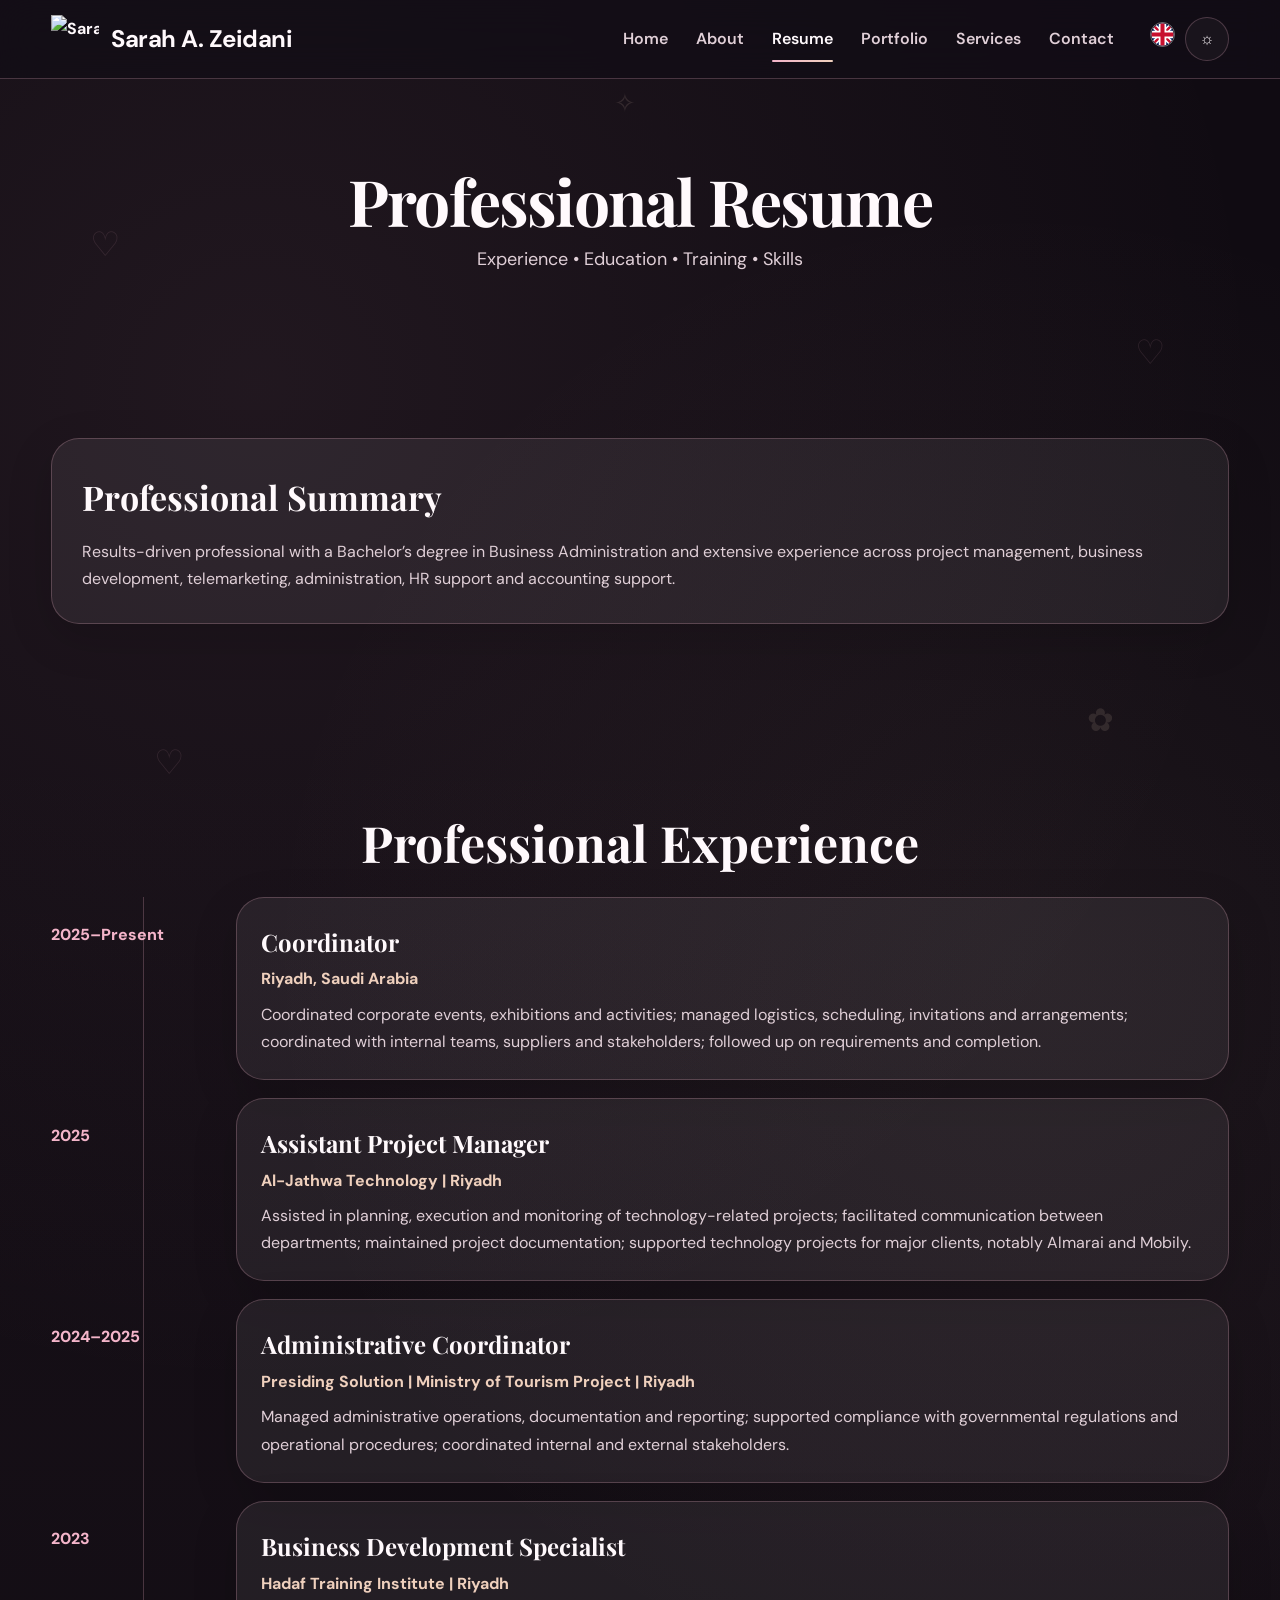
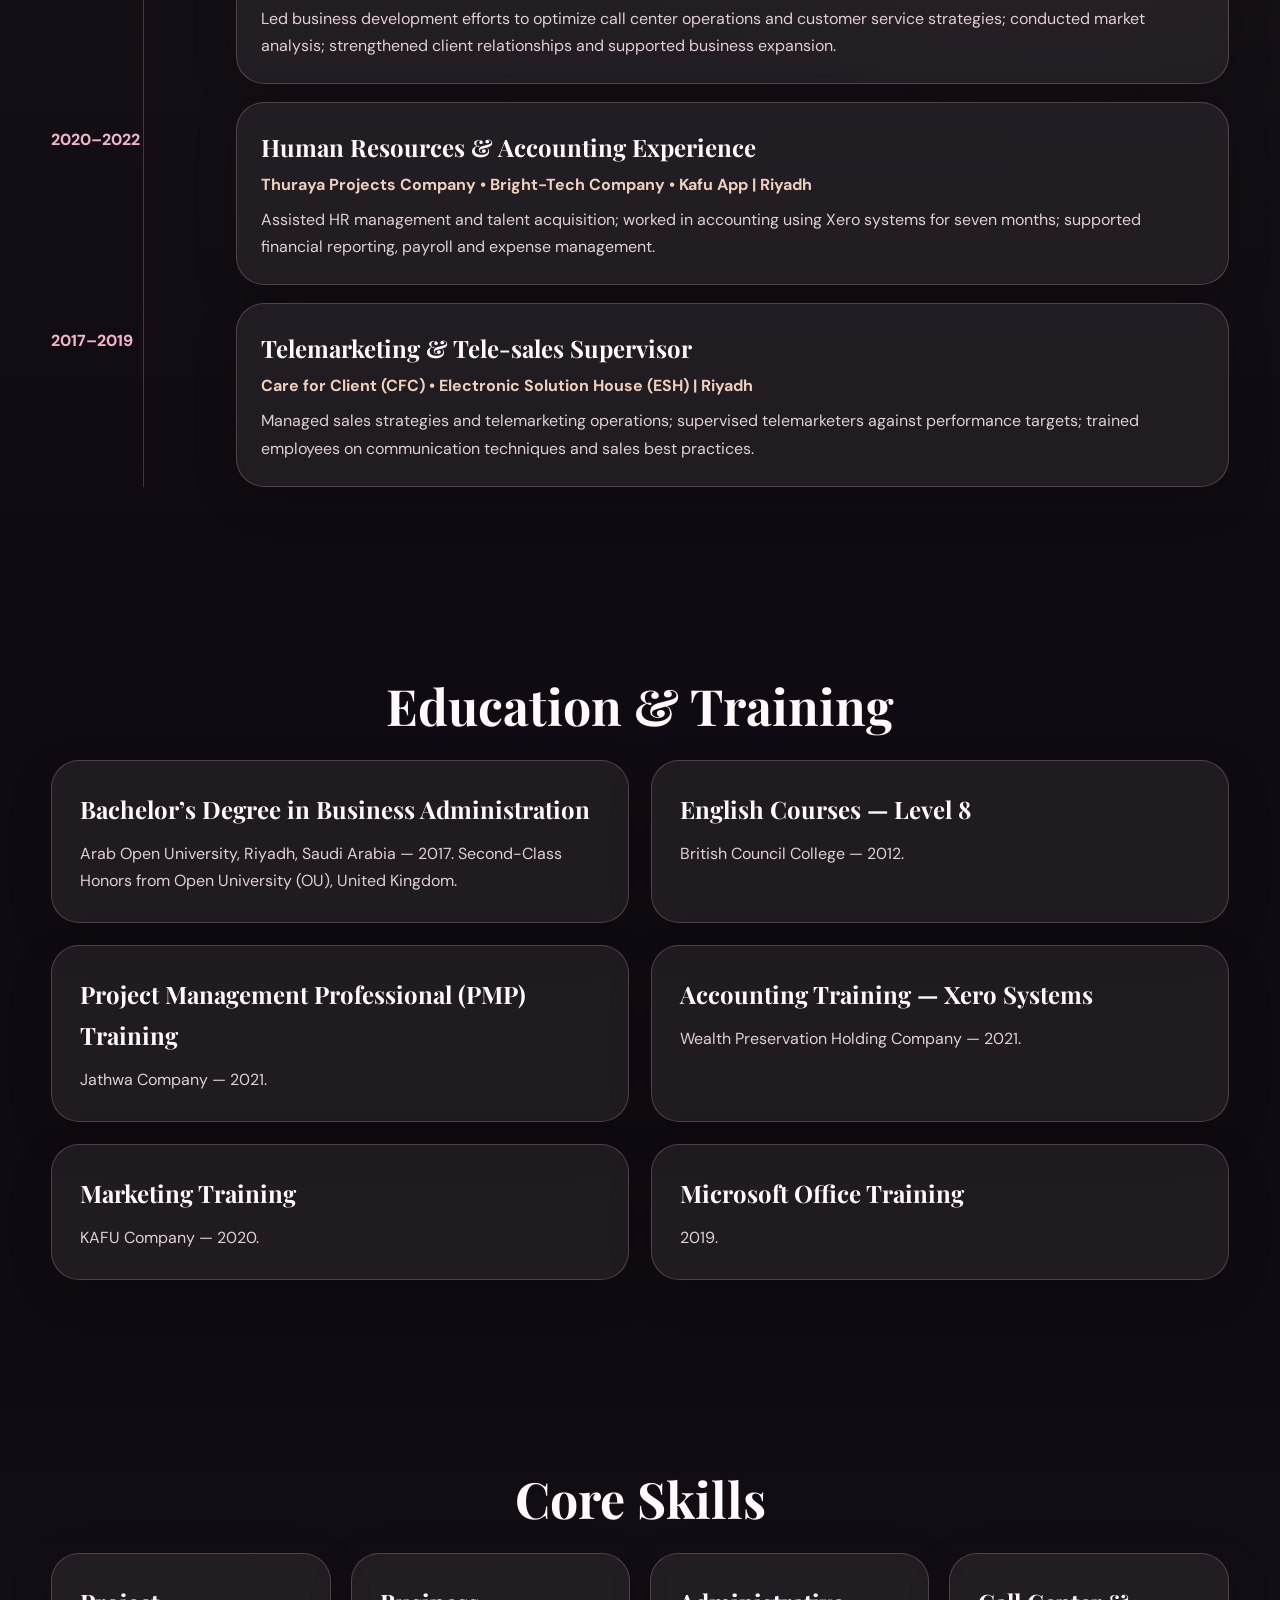
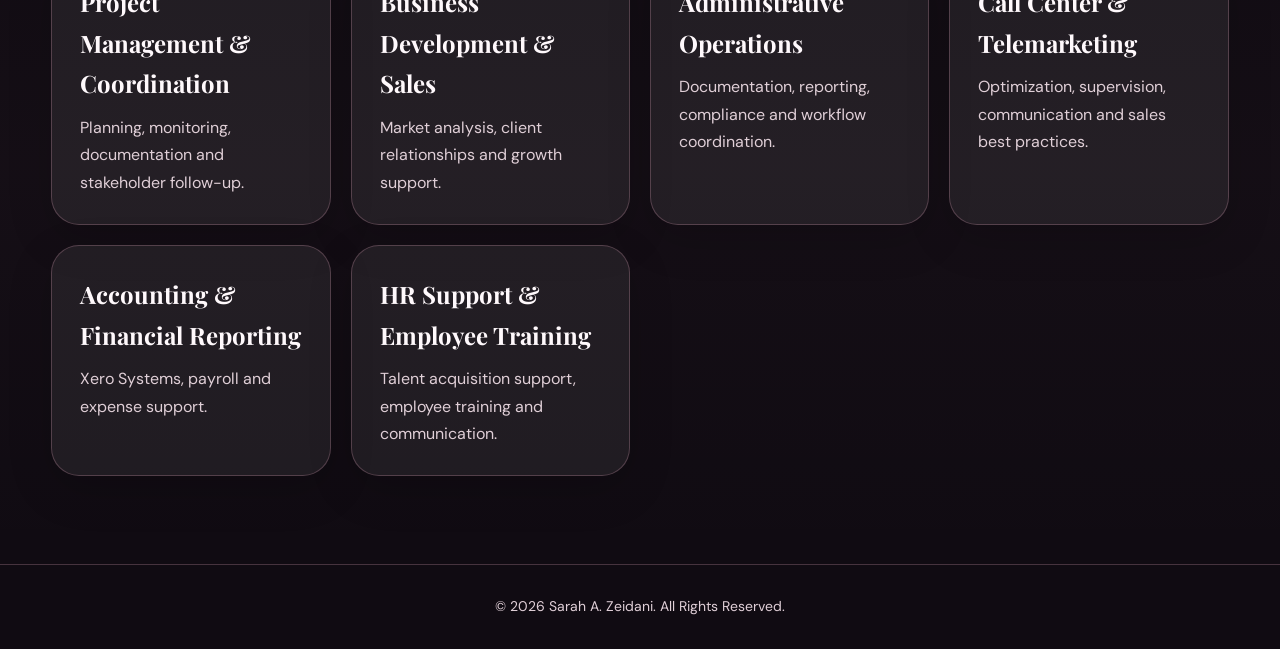
==== resume.html @ 10e1d1cf "Sara profile Update" ====
<!DOCTYPE html><html lang="en" dir="ltr"><head><meta charset="UTF-8"><meta name="viewport" content="width=device-width, initial-scale=1.0"><title>Resume | Sarah A. Zeidani</title><meta name="description" content="Education, professional experience, skills and training."><link rel="icon" href="favicon.ico"><link rel="stylesheet" href="assets/css/style.css?v=sarah1"><link rel="stylesheet" href="assets/css/animations.css?v=sarah1"><link rel="stylesheet" href="assets/css/responsive.css?v=sarah1"></head><body><div class="shape heart h1">♡</div><div class="shape heart h2">♡</div><div class="shape heart h3">♡</div><div class="shape flower f1">✿</div><div class="shape flower f2">✧</div><header class="header"><div class="container"><a href="index.html" class="logo"><img class="logo-mark" src="assets/images/sarah-mark.svg" alt="Sarah A. Zeidani"><span class="logo-name" data-i18n-name>Sarah A. Zeidani</span></a><nav class="nav"><a href="index.html" class="" data-i18n="Home">Home</a><a href="about.html" class="" data-i18n="About">About</a><a href="resume.html" class="active" data-i18n="Resume">Resume</a><a href="portfolio.html" class="" data-i18n="Portfolio">Portfolio</a><a href="services.html" class="" data-i18n="Services">Services</a><a href="contact.html" class="" data-i18n="Contact">Contact</a></nav><div class="header-actions"><div class="language-switcher"><button class="language-current" aria-label="Language"><img src="assets/images/flags/en.svg" alt="English"></button><div class="language-menu"><button class="language-option" data-lang="en"><img src="assets/images/flags/en.svg" alt="">English</button><button class="language-option" data-lang="ar"><img src="assets/images/flags/ar.svg" alt="">العربية</button><button class="language-option" data-lang="it"><img src="assets/images/flags/it.svg" alt="">Italiano</button><button class="language-option" data-lang="zh"><img src="assets/images/flags/zh.svg" alt="">中文</button><button class="language-option" data-lang="hi"><img src="assets/images/flags/hi.svg" alt="">हिन्दी</button></div></div><button class="icon-btn" data-theme-toggle aria-label="Toggle theme">☼</button><button class="menu-toggle" aria-label="Open menu">☰</button></div></div></header><section class="page-header"><div class="container"><h1>Professional Resume</h1><p>Experience • Education • Training • Skills</p></div></section><main><section class="section"><div class="container"><div class="contact-card reveal"><h2>Professional Summary</h2><p>Results-driven professional with a Bachelor’s degree in Business Administration and extensive experience across project management, business development, telemarketing, administration, HR support and accounting support.</p></div></div></section><section class="section alt"><div class="container"><h2 class="section-title">Professional Experience</h2><div class="timeline"><article class="timeline-item reveal"><div class="timeline-date">2025–Present</div><div class="timeline-content"><h3>Coordinator</h3><h4>Riyadh, Saudi Arabia</h4><p>Coordinated corporate events, exhibitions and activities; managed logistics, scheduling, invitations and arrangements; coordinated with internal teams, suppliers and stakeholders; followed up on requirements and completion.</p></div></article><article class="timeline-item reveal"><div class="timeline-date">2025</div><div class="timeline-content"><h3>Assistant Project Manager</h3><h4>Al-Jathwa Technology | Riyadh</h4><p>Assisted in planning, execution and monitoring of technology-related projects; facilitated communication between departments; maintained project documentation; supported technology projects for major clients, notably Almarai and Mobily.</p></div></article><article class="timeline-item reveal"><div class="timeline-date">2024–2025</div><div class="timeline-content"><h3>Administrative Coordinator</h3><h4>Presiding Solution | Ministry of Tourism Project | Riyadh</h4><p>Managed administrative operations, documentation and reporting; supported compliance with governmental regulations and operational procedures; coordinated internal and external stakeholders.</p></div></article><article class="timeline-item reveal"><div class="timeline-date">2023</div><div class="timeline-content"><h3>Business Development Specialist</h3><h4>Hadaf Training Institute | Riyadh</h4><p>Led business development efforts to optimize call center operations and customer service strategies; conducted market analysis; strengthened client relationships and supported business expansion.</p></div></article><article class="timeline-item reveal"><div class="timeline-date">2020–2022</div><div class="timeline-content"><h3>Human Resources & Accounting Experience</h3><h4>Thuraya Projects Company • Bright-Tech Company • Kafu App | Riyadh</h4><p>Assisted HR management and talent acquisition; worked in accounting using Xero systems for seven months; supported financial reporting, payroll and expense management.</p></div></article><article class="timeline-item reveal"><div class="timeline-date">2017–2019</div><div class="timeline-content"><h3>Telemarketing & Tele-sales Supervisor</h3><h4>Care for Client (CFC) • Electronic Solution House (ESH) | Riyadh</h4><p>Managed sales strategies and telemarketing operations; supervised telemarketers against performance targets; trained employees on communication techniques and sales best practices.</p></div></article></div></div></section><section class="section"><div class="container"><h2 class="section-title">Education & Training</h2><div class="certifications-grid"><article class="certificate-card reveal"><h3>Bachelor’s Degree in Business Administration</h3><p>Arab Open University, Riyadh, Saudi Arabia — 2017. Second-Class Honors from Open University (OU), United Kingdom.</p></article><article class="certificate-card reveal"><h3>English Courses — Level 8</h3><p>British Council College — 2012.</p></article><article class="certificate-card reveal"><h3>Project Management Professional (PMP) Training</h3><p>Jathwa Company — 2021.</p></article><article class="certificate-card reveal"><h3>Accounting Training — Xero Systems</h3><p>Wealth Preservation Holding Company — 2021.</p></article><article class="certificate-card reveal"><h3>Marketing Training</h3><p>KAFU Company — 2020.</p></article><article class="certificate-card reveal"><h3>Microsoft Office Training</h3><p>2019.</p></article></div></div></section><section class="section alt"><div class="container"><h2 class="section-title">Core Skills</h2><div class="grid-4"><article class="skill-card"><h3>Project Management & Coordination</h3><p>Planning, monitoring, documentation and stakeholder follow-up.</p></article><article class="skill-card"><h3>Business Development & Sales</h3><p>Market analysis, client relationships and growth support.</p></article><article class="skill-card"><h3>Administrative Operations</h3><p>Documentation, reporting, compliance and workflow coordination.</p></article><article class="skill-card"><h3>Call Center & Telemarketing</h3><p>Optimization, supervision, communication and sales best practices.</p></article><article class="skill-card"><h3>Accounting & Financial Reporting</h3><p>Xero Systems, payroll and expense support.</p></article><article class="skill-card"><h3>HR Support & Employee Training</h3><p>Talent acquisition support, employee training and communication.</p></article></div></div></section></main><footer class="footer"><div class="container"><p>© 2026 <span data-i18n-name>Sarah A. Zeidani</span>. All Rights Reserved.</p></div></footer><script src="assets/js/main.js?v=sarah1"></script></body></html>
---- assets/css/style.css ----
@import url('https://fonts.googleapis.com/css2?family=DM+Sans:wght@400;500;600;700&family=Playfair+Display:wght@500;600;700&display=swap');
:root{--bg:#100b12;--section:#18101a;--panel:rgba(255,255,255,.065);--panel-strong:rgba(255,255,255,.105);--text:#fff9fc;--muted:#e0cfd7;--primary:#f3b4c9;--primary-2:#d77f9f;--champagne:#efd0bd;--accent:#f7d9e4;--line:rgba(243,180,201,.24);--shadow:0 22px 70px rgba(0,0,0,.32);--container:1180px;--radius:28px;--ease:cubic-bezier(.22,1,.36,1)}
*{box-sizing:border-box;margin:0;padding:0}html{scroll-behavior:smooth}body{font-family:'DM Sans',sans-serif;background:radial-gradient(circle at 20% 10%,rgba(233,168,188,.08),transparent 28%),radial-gradient(circle at 80% 25%,rgba(217,184,166,.06),transparent 25%),var(--bg);color:var(--text);line-height:1.7;overflow-x:hidden}body.theme-light{--bg:#fff9fb;--section:#fff;--panel:rgba(122,63,87,.055);--panel-strong:rgba(122,63,87,.095);--text:#251820;--muted:#5f4b55;--line:rgba(122,63,87,.18);background:linear-gradient(180deg,#fff9fb,#fff)}a{color:inherit;text-decoration:none}img{max-width:100%;display:block}button,input,textarea{font:inherit}.container{width:min(92%,var(--container));margin:auto}
.header{position:fixed;top:0;left:0;width:100%;z-index:5000;background:rgba(18,13,23,.78);backdrop-filter:blur(18px);border-bottom:1px solid var(--line);transition:opacity .45s var(--ease),transform .45s var(--ease)}body.theme-light .header{background:rgba(255,248,251,.82)}.header.scrolled{opacity:.82}.header .container{height:78px;display:flex;align-items:center;gap:24px}.logo{display:flex;align-items:center;gap:12px;font-weight:700;white-space:nowrap}.logo-mark{width:48px;height:48px}.logo-name{font-size:24px;letter-spacing:-.5px}.nav{display:flex;gap:28px;margin-left:auto}.nav a{color:var(--muted);font-weight:600;position:relative}.nav a:hover,.nav a.active{color:var(--text)}.nav a.active:after{content:"";position:absolute;left:0;right:0;bottom:-9px;height:2px;border-radius:2px;background:linear-gradient(90deg,var(--primary),var(--champagne))}.header-actions{display:flex;align-items:center;gap:10px;margin-left:12px}.icon-btn,.menu-toggle{width:44px;height:44px;border-radius:50%;border:1px solid var(--line);background:rgba(255,255,255,.035);color:var(--text);display:grid;place-items:center;cursor:pointer}.menu-toggle{display:none;font-size:21px}.language-switcher{position:relative}.language-current{padding:0;border:0;background:transparent;cursor:pointer}.language-current img{width:25px;height:25px;border-radius:50%;border:1px solid rgba(255,255,255,.4)}.language-menu{position:absolute;right:0;top:54px;min-width:180px;padding:8px;border:1px solid var(--line);border-radius:18px;background:#1b111b;box-shadow:var(--shadow);display:none;z-index:7000}.theme-light .language-menu{background:#fff}.language-switcher.open .language-menu{display:block}.language-option{width:100%;display:flex;align-items:center;gap:10px;padding:10px 12px;border:0;border-radius:12px;background:transparent;color:var(--text);cursor:pointer;text-align:left}.language-option:hover,.language-option.active{background:rgba(233,168,188,.12)}.language-option img{width:22px;height:22px;border-radius:50%}
.hero{min-height:100svh;padding:130px 0 70px;display:flex;align-items:center;position:relative}.hero-grid{display:grid;grid-template-columns:1.05fr .95fr;align-items:center;gap:55px}.hero-content{max-width:640px}.eyebrow{display:inline-flex;padding:8px 16px;border:1px solid var(--line);border-radius:999px;color:var(--primary);background:rgba(233,168,188,.06);font-weight:700;font-size:14px}.hero h1,.page-header h1{font-family:'Playfair Display',serif;font-size:clamp(46px,6vw,82px);line-height:1.03;margin:18px 0 10px;letter-spacing:-1.8px}.hero h2{font-size:clamp(22px,3vw,34px);color:var(--primary);margin-bottom:18px}.hero p{font-size:18px;color:var(--muted);max-width:600px}.hero-buttons{display:flex;gap:14px;margin-top:30px;flex-wrap:wrap}.btn{display:inline-flex;align-items:center;justify-content:center;min-height:52px;padding:13px 28px;border-radius:999px;background:linear-gradient(135deg,var(--primary),var(--primary-2));color:#26131d;font-weight:800;border:1px solid transparent;transition:transform .3s var(--ease),box-shadow .3s var(--ease)}.btn:hover{transform:translateY(-3px);box-shadow:0 14px 36px rgba(233,168,188,.22)}.btn.secondary{background:transparent;color:var(--text);border-color:var(--line)}.hero-image-wrap{display:flex;justify-content:center;align-items:flex-end;position:relative}.hero-image{width:min(540px,100%);overflow:visible;border:0;box-shadow:none;background:none;border-radius:0}.hero-image img{width:100%;height:auto;object-fit:contain;filter:drop-shadow(0 24px 42px rgba(0,0,0,.28));user-select:none;-webkit-user-drag:none}.hero-image-wrap:after{content:"";position:absolute;inset:auto 12% 4% 12%;height:18%;background:radial-gradient(ellipse,rgba(243,180,201,.20),transparent 68%);filter:blur(18px);z-index:-1}.page-header{padding:150px 0 75px;text-align:center}.page-header h1{font-size:clamp(42px,5vw,68px)}.page-header p{color:var(--muted);font-size:18px}
.section{padding:88px 0}.section.alt{background:linear-gradient(180deg,transparent,rgba(233,168,188,.025),transparent)}.section-title{text-align:center;font-family:'Playfair Display',serif;font-size:clamp(34px,4vw,50px);margin-bottom:12px}.section-lead{text-align:center;color:var(--muted);max-width:720px;margin:0 auto 38px}.stats-grid{display:grid;grid-template-columns:repeat(4,1fr);gap:18px}.stat-card,.skill-card,.service-card,.project-card,.certificate-card,.timeline-content,.contact-card{background:var(--panel);border:1px solid var(--line);border-radius:var(--radius);box-shadow:0 14px 45px rgba(0,0,0,.16);color:var(--text)}.stat-card{padding:28px;text-align:center;cursor:pointer;transition:transform .3s var(--ease),background .3s}.stat-card:hover{transform:translateY(-5px);background:var(--panel-strong)}.counter{font-size:44px;font-weight:800;color:var(--primary);line-height:1}.stat-card h3{margin-top:10px}.stat-card p{color:var(--muted);font-size:14px;margin-top:5px}.grid-4{display:grid;grid-template-columns:repeat(4,1fr);gap:20px}.skill-card,.service-card,.certificate-card{padding:28px}.skill-card h3,.service-card h2,.certificate-card h3{font-family:'Playfair Display',serif;font-size:24px;margin-bottom:10px}.skill-card p,.service-card p,.certificate-card p{color:var(--muted)}.skills-icon{width:52px;height:52px;border-radius:18px;display:grid;place-items:center;background:rgba(233,168,188,.1);color:var(--primary);font-size:24px;margin-bottom:18px}.skills-grid,.services-grid,.portfolio-grid,.certifications-grid{display:grid;grid-template-columns:repeat(2,1fr);gap:22px}.project-card{overflow:hidden}.project-image{aspect-ratio:16/9;overflow:hidden}.project-image img{width:100%;height:100%;object-fit:cover;filter:saturate(.8)}.project-content{padding:26px}.project-category{color:var(--primary);font-size:13px;font-weight:800;text-transform:uppercase;letter-spacing:1.4px}.project-content h2{font-family:'Playfair Display',serif;font-size:30px;margin:8px 0}.project-content p{color:var(--muted)}.project-content ul,.service-card ul{margin-top:15px;display:grid;gap:7px;color:var(--muted)}.project-content li:before,.service-card li:before{content:'✦';color:var(--primary);margin-right:8px}.timeline{position:relative;display:grid;gap:18px}.timeline:before{content:"";position:absolute;left:92px;top:0;bottom:0;width:1px;background:var(--line)}.timeline-item{display:grid;grid-template-columns:160px 1fr;gap:25px;position:relative}.timeline-date{color:var(--primary);font-weight:800;padding-top:24px}.timeline-content{padding:24px}.timeline-content h3{font-family:'Playfair Display',serif;font-size:24px}.timeline-content h4{color:var(--champagne);margin:3px 0 8px}.timeline-content p{color:var(--muted)}.about-grid,.contact-grid{display:grid;grid-template-columns:.9fr 1.1fr;gap:50px;align-items:center}.about-image{display:flex;align-items:flex-end;justify-content:center;border:0;box-shadow:none;background:none;overflow:visible}.about-image img{width:min(460px,100%);height:auto;filter:drop-shadow(0 24px 42px rgba(0,0,0,.25));user-select:none;-webkit-user-drag:none}.about-content h2{font-family:'Playfair Display',serif;font-size:40px;margin-bottom:15px}.about-content p{color:var(--muted);margin:0 0 14px}.about-info{display:grid;grid-template-columns:repeat(2,1fr);gap:12px;margin-top:25px}.about-info div{padding:15px;border:1px solid var(--line);border-radius:18px;background:var(--panel)}.about-info strong{display:block;color:var(--primary)}.about-info span{color:var(--muted);font-size:14px}.contact-card{padding:30px}.contact-card h2{font-family:'Playfair Display',serif;font-size:34px;margin-bottom:12px}.contact-card p{color:var(--muted)}.contact-item{padding:15px 0;border-bottom:1px solid var(--line)}.contact-item strong{display:block;color:var(--primary)}.form-group{margin-bottom:15px}.form-group label{display:block;margin-bottom:6px;font-weight:700}.form-group input,.form-group textarea{width:100%;padding:14px 16px;border-radius:16px;border:1px solid var(--line);background:rgba(255,255,255,.035);color:var(--text);outline:none}.form-group input:focus,.form-group textarea:focus{border-color:var(--primary)}.cta{padding:80px 0;text-align:center}.cta .container{padding:55px 25px;border:1px solid var(--line);border-radius:34px;background:linear-gradient(135deg,rgba(233,168,188,.08),rgba(217,184,166,.04))}.cta h2{font-family:'Playfair Display',serif;font-size:42px;margin-bottom:8px}.cta p{color:var(--muted);margin-bottom:22px}.footer{padding:30px 0;border-top:1px solid var(--line);text-align:center;color:var(--muted);font-size:14px}
.shape{position:fixed;pointer-events:none;z-index:0}.heart{font-size:34px;color:var(--primary);opacity:.11;animation:floatHeart 8s ease-in-out infinite}.flower{font-size:32px;color:var(--champagne);opacity:.12;animation:floatFlower 10s ease-in-out infinite}.h1{left:7%;top:24%}.h2{right:9%;top:36%;animation-delay:-3s}.h3{left:12%;bottom:12%;animation-delay:-5s}.f1{right:13%;bottom:17%;animation-delay:-2s}.f2{left:48%;top:9%;font-size:26px;animation-delay:-6s}.modal{position:fixed;inset:0;z-index:8000;background:rgba(10,6,12,.72);backdrop-filter:blur(10px);display:none;place-items:center;padding:20px}.modal.open{display:grid}.modal-card{width:min(720px,100%);max-height:85vh;overflow:auto;background:#1b111b;border:1px solid var(--line);border-radius:30px;padding:30px;box-shadow:var(--shadow)}.theme-light .modal-card{background:#fff}.modal-close{float:right;width:38px;height:38px;border-radius:50%;border:1px solid var(--line);background:transparent;color:var(--text);cursor:pointer}.modal-card h2{font-family:'Playfair Display',serif;font-size:34px;color:var(--primary);margin-bottom:10px}.modal-card p,.modal-card li{color:var(--muted)}.modal-card ul{margin:14px 0 0 20px}.reveal{opacity:1;transform:translateY(0);transition:opacity .7s var(--ease),transform .7s var(--ease)}.js .reveal{opacity:0;transform:translateY(18px)}.js .reveal.visible{opacity:1;transform:none}
@keyframes floatHeart{0%,100%{transform:translate3d(0,0,0) rotate(-6deg)}50%{transform:translate3d(0,-20px,0) rotate(6deg)}}@keyframes floatFlower{0%,100%{transform:translate3d(0,0,0) rotate(0)}50%{transform:translate3d(8px,-16px,0) rotate(12deg)}}
@media(max-width:992px){.nav{position:absolute;top:78px;right:4%;left:4%;display:none;flex-direction:column;gap:4px;padding:12px;background:#1b111b;border:1px solid var(--line);border-radius:22px;box-shadow:var(--shadow);z-index:6500}.theme-light .nav{background:#fff}.nav.active{display:flex}.nav a{padding:12px 14px;border-radius:12px}.nav a.active:after{display:none}.menu-toggle{display:grid}.hero-grid{grid-template-columns:1fr;text-align:center;gap:30px}.hero-content{max-width:720px;margin:auto}.hero-buttons{justify-content:center}.hero-image-wrap{order:-1}.hero-image{width:min(430px,82vw)}.stats-grid,.grid-4{grid-template-columns:repeat(2,1fr)}.about-grid,.contact-grid{grid-template-columns:1fr}.timeline:before{left:14px}.timeline-item{grid-template-columns:1fr;gap:8px;padding-left:32px}.timeline-date{padding-top:0}.timeline-item:before{content:"";position:absolute;left:8px;top:9px;width:13px;height:13px;border-radius:50%;background:var(--primary)}}
@media(max-width:620px){.header .container{height:70px}.logo-name{font-size:18px}.logo-mark{width:42px;height:42px}.header-actions{margin-left:auto}.hero{padding-top:100px;padding-bottom:42px}.hero-image{width:min(420px,92vw)}.hero h1{font-size:44px}.hero h2{font-size:23px}.hero p{font-size:16px}.hero-buttons{flex-direction:column}.btn{width:100%}.stats-grid,.grid-4,.skills-grid,.services-grid,.portfolio-grid,.certifications-grid,.about-info{grid-template-columns:1fr}.section{padding:68px 0}.page-header{padding:120px 0 55px}.page-header h1{font-size:42px}.cta h2{font-size:32px}.language-menu{right:-45px}.heart,.flower{font-size:26px}.contact-grid{gap:22px}}
@media(prefers-reduced-motion:reduce){html{scroll-behavior:auto}.reveal,.heart,.flower{transition:none;animation:none}.btn,.stat-card{transition:none}}

/* V2 refinements */
.hero-image img{animation:portraitFloat 5.5s ease-in-out infinite}
@keyframes portraitFloat{0%,100%{transform:translateY(0)}50%{transform:translateY(-7px)}}
@media(max-width:992px){.hero-image{width:min(560px,92vw)}.hero-image-wrap{margin-top:4px}.hero-content{text-align:center}.hero-buttons{justify-content:center}}
@media(max-width:620px){.hero-image{width:min(560px,96vw)}.hero-image img{max-height:62vh;object-fit:contain}.hero-content,.hero-content h1,.hero-content h2,.hero-content p{ text-align:center!important}.hero-buttons{align-items:center}.hero-buttons .btn{width:100%}.about-image img{width:min(430px,94vw)}}
html[dir=rtl] .hero-content,html[dir=rtl] .hero-content h1,html[dir=rtl] .hero-content h2,html[dir=rtl] .hero-content p{text-align:center}
---- assets/css/animations.css ----
.hero-intro{animation:heroIn .9s cubic-bezier(.22,1,.36,1) both}.hero-photo{animation:photoIn 1s cubic-bezier(.22,1,.36,1) .08s both}@keyframes heroIn{from{opacity:0;transform:translateX(-28px);filter:blur(4px)}to{opacity:1;transform:none;filter:none}}@keyframes photoIn{from{opacity:0;transform:translateX(28px) scale(.97);filter:blur(4px)}to{opacity:1;transform:none;filter:none}}
---- assets/css/responsive.css ----
/* Responsive rules are consolidated in style.css for predictable rendering. */
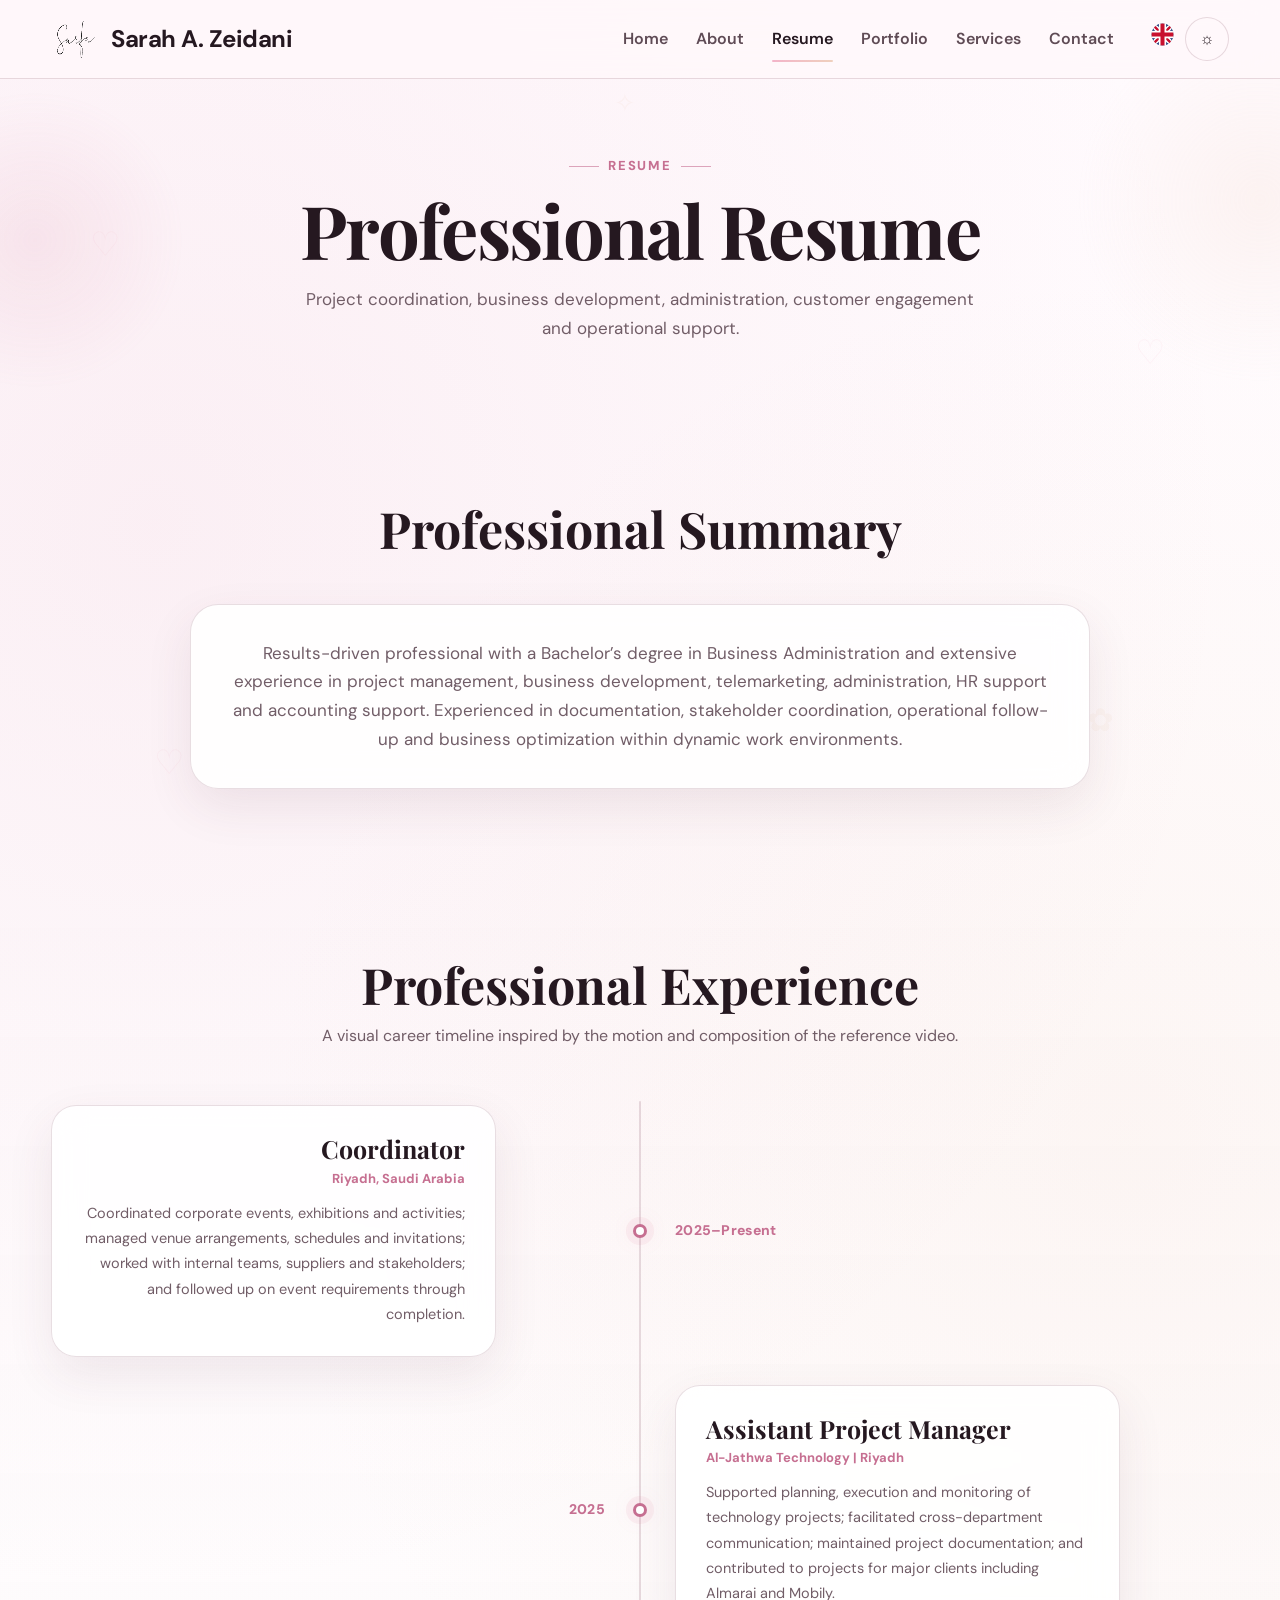
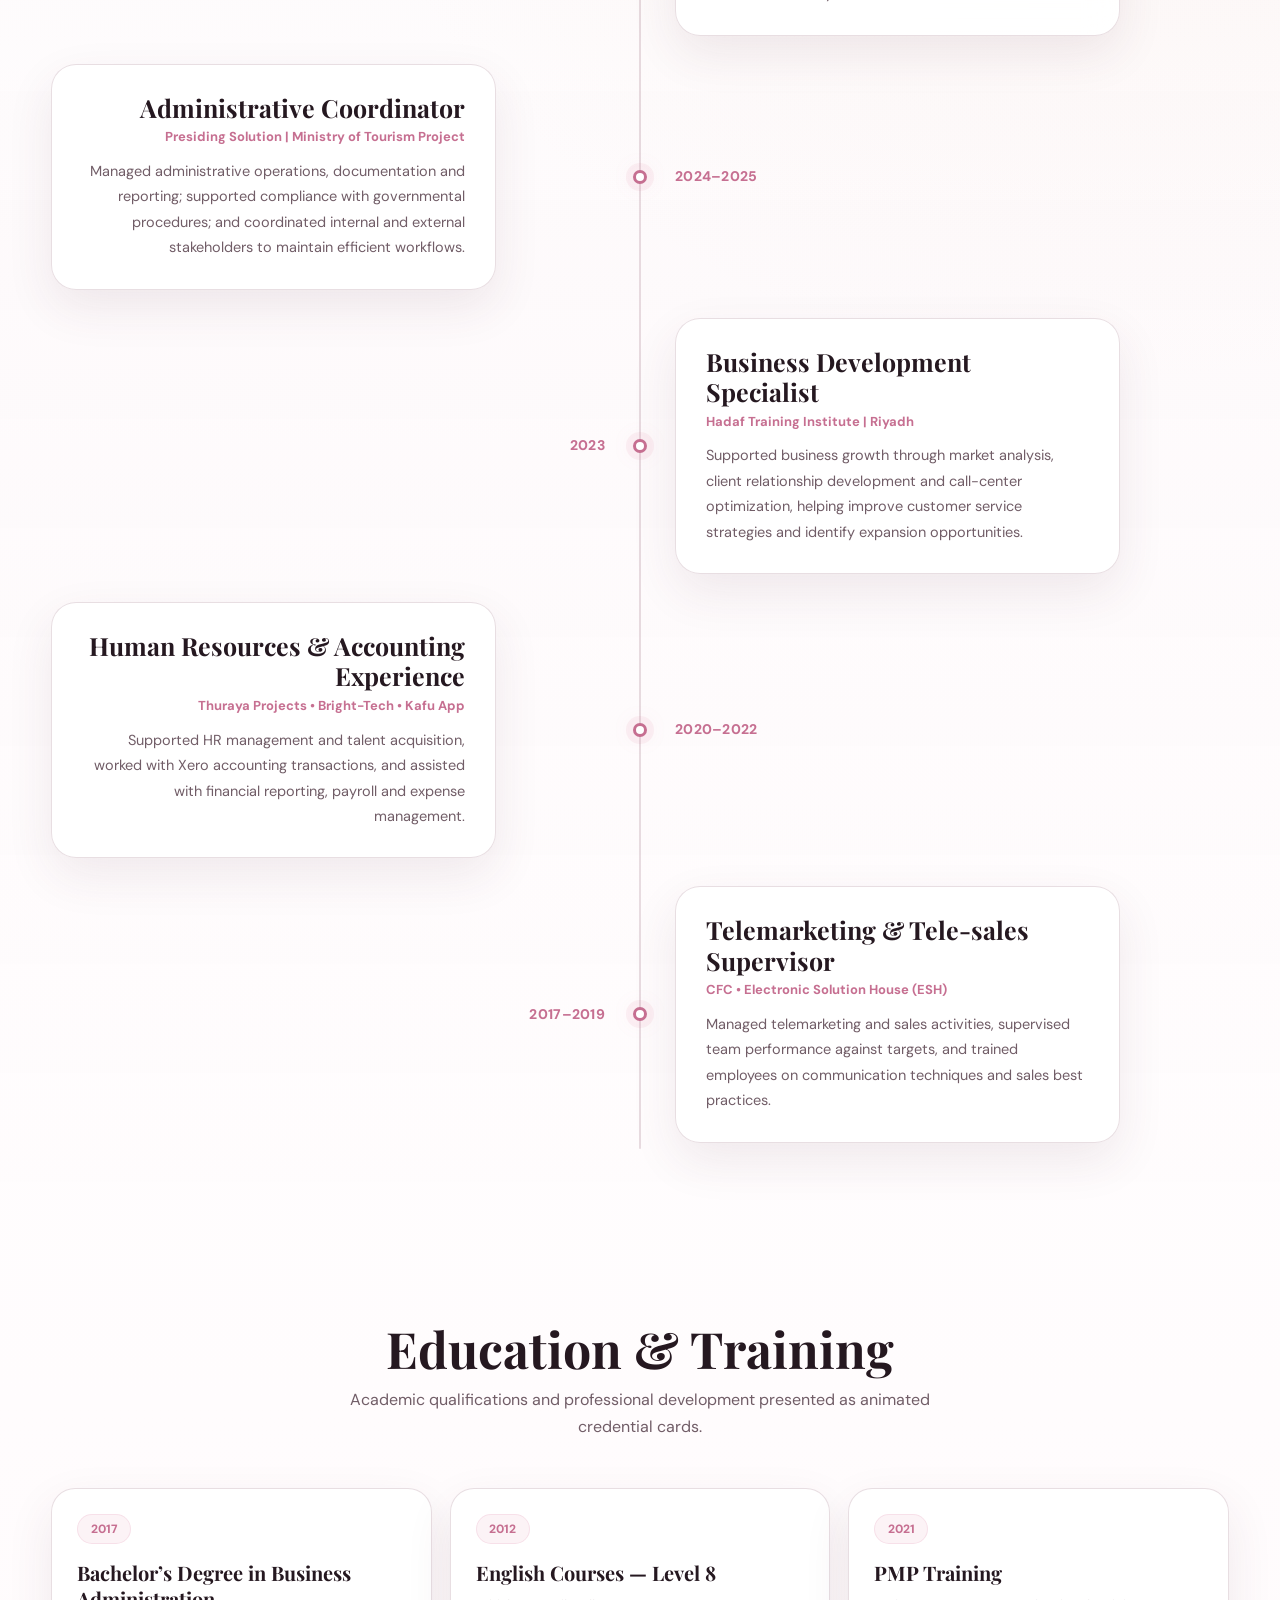
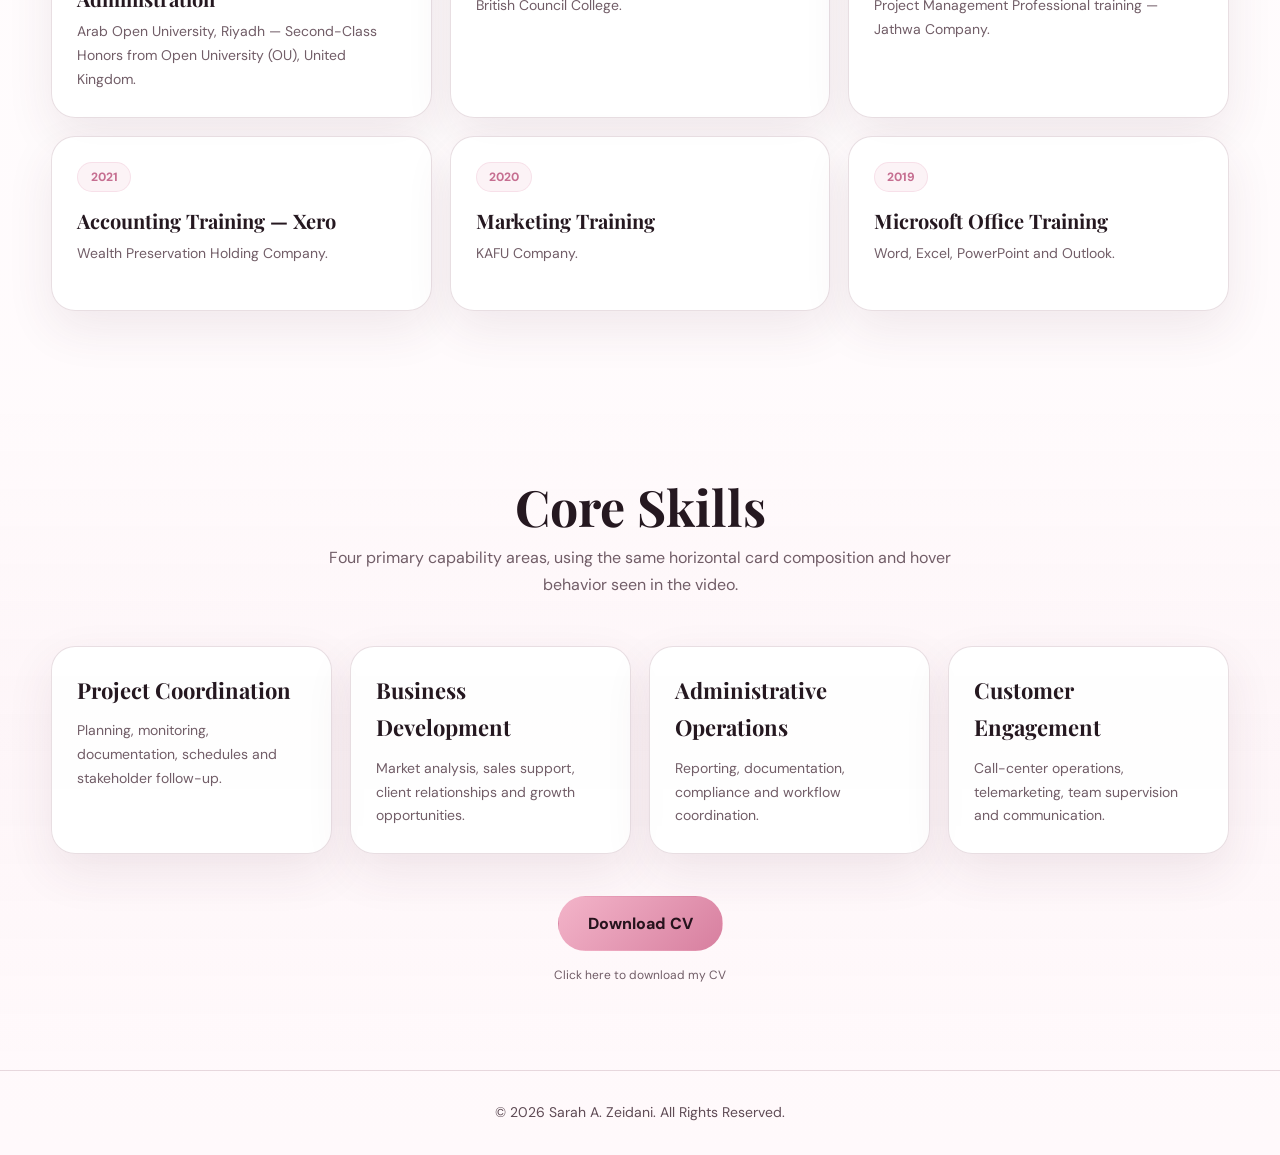
==== commit cae74c39: "update 2" ====
--- a/resume.html
+++ b/resume.html
@@ -1 +1,685 @@
-<!DOCTYPE html><html lang="en" dir="ltr"><head><meta charset="UTF-8"><meta name="viewport" content="width=device-width, initial-scale=1.0"><title>Resume | Sarah A. Zeidani</title><meta name="description" content="Education, professional experience, skills and training."><link rel="icon" href="favicon.ico"><link rel="stylesheet" href="assets/css/style.css?v=sarah1"><link rel="stylesheet" href="assets/css/animations.css?v=sarah1"><link rel="stylesheet" href="assets/css/responsive.css?v=sarah1"></head><body><div class="shape heart h1">♡</div><div class="shape heart h2">♡</div><div class="shape heart h3">♡</div><div class="shape flower f1">✿</div><div class="shape flower f2">✧</div><header class="header"><div class="container"><a href="index.html" class="logo"><img class="logo-mark" src="assets/images/sarah-mark.svg" alt="Sarah A. Zeidani"><span class="logo-name" data-i18n-name>Sarah A. Zeidani</span></a><nav class="nav"><a href="index.html" class="" data-i18n="Home">Home</a><a href="about.html" class="" data-i18n="About">About</a><a href="resume.html" class="active" data-i18n="Resume">Resume</a><a href="portfolio.html" class="" data-i18n="Portfolio">Portfolio</a><a href="services.html" class="" data-i18n="Services">Services</a><a href="contact.html" class="" data-i18n="Contact">Contact</a></nav><div class="header-actions"><div class="language-switcher"><button class="language-current" aria-label="Language"><img src="assets/images/flags/en.svg" alt="English"></button><div class="language-menu"><button class="language-option" data-lang="en"><img src="assets/images/flags/en.svg" alt="">English</button><button class="language-option" data-lang="ar"><img src="assets/images/flags/ar.svg" alt="">العربية</button><button class="language-option" data-lang="it"><img src="assets/images/flags/it.svg" alt="">Italiano</button><button class="language-option" data-lang="zh"><img src="assets/images/flags/zh.svg" alt="">中文</button><button class="language-option" data-lang="hi"><img src="assets/images/flags/hi.svg" alt="">हिन्दी</button></div></div><button class="icon-btn" data-theme-toggle aria-label="Toggle theme">☼</button><button class="menu-toggle" aria-label="Open menu">☰</button></div></div></header><section class="page-header"><div class="container"><h1>Professional Resume</h1><p>Experience • Education • Training • Skills</p></div></section><main><section class="section"><div class="container"><div class="contact-card reveal"><h2>Professional Summary</h2><p>Results-driven professional with a Bachelor’s degree in Business Administration and extensive experience across project management, business development, telemarketing, administration, HR support and accounting support.</p></div></div></section><section class="section alt"><div class="container"><h2 class="section-title">Professional Experience</h2><div class="timeline"><article class="timeline-item reveal"><div class="timeline-date">2025–Present</div><div class="timeline-content"><h3>Coordinator</h3><h4>Riyadh, Saudi Arabia</h4><p>Coordinated corporate events, exhibitions and activities; managed logistics, scheduling, invitations and arrangements; coordinated with internal teams, suppliers and stakeholders; followed up on requirements and completion.</p></div></article><article class="timeline-item reveal"><div class="timeline-date">2025</div><div class="timeline-content"><h3>Assistant Project Manager</h3><h4>Al-Jathwa Technology | Riyadh</h4><p>Assisted in planning, execution and monitoring of technology-related projects; facilitated communication between departments; maintained project documentation; supported technology projects for major clients, notably Almarai and Mobily.</p></div></article><article class="timeline-item reveal"><div class="timeline-date">2024–2025</div><div class="timeline-content"><h3>Administrative Coordinator</h3><h4>Presiding Solution | Ministry of Tourism Project | Riyadh</h4><p>Managed administrative operations, documentation and reporting; supported compliance with governmental regulations and operational procedures; coordinated internal and external stakeholders.</p></div></article><article class="timeline-item reveal"><div class="timeline-date">2023</div><div class="timeline-content"><h3>Business Development Specialist</h3><h4>Hadaf Training Institute | Riyadh</h4><p>Led business development efforts to optimize call center operations and customer service strategies; conducted market analysis; strengthened client relationships and supported business expansion.</p></div></article><article class="timeline-item reveal"><div class="timeline-date">2020–2022</div><div class="timeline-content"><h3>Human Resources & Accounting Experience</h3><h4>Thuraya Projects Company • Bright-Tech Company • Kafu App | Riyadh</h4><p>Assisted HR management and talent acquisition; worked in accounting using Xero systems for seven months; supported financial reporting, payroll and expense management.</p></div></article><article class="timeline-item reveal"><div class="timeline-date">2017–2019</div><div class="timeline-content"><h3>Telemarketing & Tele-sales Supervisor</h3><h4>Care for Client (CFC) • Electronic Solution House (ESH) | Riyadh</h4><p>Managed sales strategies and telemarketing operations; supervised telemarketers against performance targets; trained employees on communication techniques and sales best practices.</p></div></article></div></div></section><section class="section"><div class="container"><h2 class="section-title">Education & Training</h2><div class="certifications-grid"><article class="certificate-card reveal"><h3>Bachelor’s Degree in Business Administration</h3><p>Arab Open University, Riyadh, Saudi Arabia — 2017. Second-Class Honors from Open University (OU), United Kingdom.</p></article><article class="certificate-card reveal"><h3>English Courses — Level 8</h3><p>British Council College — 2012.</p></article><article class="certificate-card reveal"><h3>Project Management Professional (PMP) Training</h3><p>Jathwa Company — 2021.</p></article><article class="certificate-card reveal"><h3>Accounting Training — Xero Systems</h3><p>Wealth Preservation Holding Company — 2021.</p></article><article class="certificate-card reveal"><h3>Marketing Training</h3><p>KAFU Company — 2020.</p></article><article class="certificate-card reveal"><h3>Microsoft Office Training</h3><p>2019.</p></article></div></div></section><section class="section alt"><div class="container"><h2 class="section-title">Core Skills</h2><div class="grid-4"><article class="skill-card"><h3>Project Management & Coordination</h3><p>Planning, monitoring, documentation and stakeholder follow-up.</p></article><article class="skill-card"><h3>Business Development & Sales</h3><p>Market analysis, client relationships and growth support.</p></article><article class="skill-card"><h3>Administrative Operations</h3><p>Documentation, reporting, compliance and workflow coordination.</p></article><article class="skill-card"><h3>Call Center & Telemarketing</h3><p>Optimization, supervision, communication and sales best practices.</p></article><article class="skill-card"><h3>Accounting & Financial Reporting</h3><p>Xero Systems, payroll and expense support.</p></article><article class="skill-card"><h3>HR Support & Employee Training</h3><p>Talent acquisition support, employee training and communication.</p></article></div></div></section></main><footer class="footer"><div class="container"><p>© 2026 <span data-i18n-name>Sarah A. Zeidani</span>. All Rights Reserved.</p></div></footer><script src="assets/js/main.js?v=sarah1"></script></body></html>+<!DOCTYPE html>
+<html lang="en" dir="ltr">
+<head>
+  <meta charset="UTF-8">
+  <meta name="viewport" content="width=device-width, initial-scale=1.0">
+  <title>Resume | Sarah A. Zeidani</title>
+  <meta name="description" content="Professional resume of Sarah A. Zeidani — project coordination, business development, administration, HR and operations.">
+  <link rel="icon" href="favicon.ico">
+  <link rel="stylesheet" href="assets/css/style.css?v=sarah2">
+  <link rel="stylesheet" href="assets/css/animations.css?v=sarah2">
+  <link rel="stylesheet" href="assets/css/responsive.css?v=sarah2">
+
+  <style>
+    /* =========================================================
+       SARAH RESUME — PAGE-ONLY DESIGN
+       Built to drop directly into Sarah Profile Web Feminine V2.
+       All classes are prefixed sr- to avoid changing other pages.
+       ========================================================= */
+    html, body { overflow-x: hidden; }
+
+    body.theme-light {
+      background:
+        radial-gradient(circle at 12% 12%, rgba(215,127,159,.10), transparent 27%),
+        radial-gradient(circle at 88% 26%, rgba(239,208,189,.16), transparent 25%),
+        linear-gradient(180deg, #fffafd 0%, #fff 38%, #fff9fb 100%);
+    }
+
+    .sr-resume {
+      --sr-card: rgba(255,255,255,.88);
+      --sr-card-strong: #fff;
+      --sr-line: rgba(122,63,87,.17);
+      --sr-text: #251820;
+      --sr-muted: #715d67;
+      --sr-accent: #c66f91;
+      --sr-accent-2: #e8a5bb;
+      --sr-champagne: #c99f89;
+      --sr-shadow: 0 18px 48px rgba(88,44,63,.09);
+      --sr-shadow-hover: 0 28px 68px rgba(156,80,111,.16);
+      position: relative;
+      isolation: isolate;
+      color: var(--sr-text);
+    }
+
+    body:not(.theme-light) .sr-resume {
+      --sr-card: rgba(255,255,255,.055);
+      --sr-card-strong: rgba(255,255,255,.085);
+      --sr-line: rgba(243,180,201,.23);
+      --sr-text: #fff9fc;
+      --sr-muted: #decbd5;
+      --sr-accent: #f0a9c2;
+      --sr-accent-2: #d77f9f;
+      --sr-champagne: #efd0bd;
+      --sr-shadow: 0 18px 48px rgba(0,0,0,.22);
+      --sr-shadow-hover: 0 28px 72px rgba(0,0,0,.30);
+    }
+
+    .sr-shell { width: min(92%, 1180px); margin: 0 auto; }
+
+    .sr-page-hero {
+      padding: 148px 0 74px;
+      text-align: center;
+      position: relative;
+      overflow: hidden;
+    }
+
+    .sr-page-hero::before,
+    .sr-page-hero::after {
+      content: "";
+      position: absolute;
+      border-radius: 999px;
+      filter: blur(1px);
+      pointer-events: none;
+      z-index: -1;
+    }
+
+    .sr-page-hero::before {
+      width: 310px; height: 310px;
+      left: -120px; top: 85px;
+      background: radial-gradient(circle, rgba(215,127,159,.12), transparent 68%);
+    }
+
+    .sr-page-hero::after {
+      width: 380px; height: 380px;
+      right: -170px; top: 10px;
+      background: radial-gradient(circle, rgba(239,208,189,.18), transparent 68%);
+    }
+
+    .sr-kicker {
+      display: inline-flex;
+      align-items: center;
+      gap: 9px;
+      margin-bottom: 14px;
+      color: var(--sr-accent);
+      font-weight: 800;
+      font-size: 13px;
+      letter-spacing: .15em;
+      text-transform: uppercase;
+    }
+
+    .sr-kicker::before,
+    .sr-kicker::after { content: ""; width: 30px; height: 1px; background: currentColor; opacity: .6; }
+
+    .sr-page-hero h1 {
+      font-family: 'Playfair Display', serif;
+      font-size: clamp(46px, 6vw, 74px);
+      line-height: 1.03;
+      letter-spacing: -1.7px;
+      margin: 0;
+    }
+
+    .sr-page-hero p {
+      max-width: 670px;
+      margin: 17px auto 0;
+      color: var(--sr-muted);
+      font-size: 17px;
+    }
+
+    .sr-enter {
+      opacity: 0;
+      transform: translateY(22px);
+      animation: srHeroIn .72s cubic-bezier(.22,1,.36,1) forwards;
+    }
+    .sr-enter.sr-delay-1 { animation-delay: .10s; }
+    .sr-enter.sr-delay-2 { animation-delay: .20s; }
+    @keyframes srHeroIn { to { opacity: 1; transform: none; } }
+
+    .sr-section { padding: 84px 0; position: relative; }
+    .sr-section.sr-soft {
+      background: linear-gradient(180deg, transparent 0%, rgba(215,127,159,.035) 50%, transparent 100%);
+    }
+
+    .sr-section-head { text-align: center; margin-bottom: 48px; }
+    .sr-section-head h2 {
+      font-family: 'Playfair Display', serif;
+      font-size: clamp(34px, 4vw, 50px);
+      line-height: 1.1;
+      margin: 0 0 10px;
+      color: var(--sr-text);
+    }
+    .sr-section-head p { color: var(--sr-muted); max-width: 650px; margin: 0 auto; }
+
+    .sr-summary {
+      max-width: 900px;
+      margin: 0 auto;
+      padding: 34px 38px;
+      border: 1px solid var(--sr-line);
+      background: var(--sr-card);
+      border-radius: 28px;
+      box-shadow: var(--sr-shadow);
+      text-align: center;
+      backdrop-filter: blur(16px);
+    }
+    .sr-summary p { color: var(--sr-muted); font-size: 17px; }
+
+    /* ===== Timeline — mirrors the video concept: center line + alternating cards ===== */
+    .sr-timeline {
+      --progress: 0;
+      position: relative;
+      display: grid;
+      gap: 28px;
+      padding: 8px 0 10px;
+    }
+
+    .sr-timeline::before {
+      content: "";
+      position: absolute;
+      top: 4px;
+      bottom: 4px;
+      left: 50%;
+      width: 2px;
+      transform: translateX(-50%);
+      background: var(--sr-line);
+      border-radius: 999px;
+    }
+
+    .sr-timeline-progress {
+      position: absolute;
+      top: 4px;
+      left: 50%;
+      width: 2px;
+      height: calc(var(--progress) * 1%);
+      max-height: calc(100% - 8px);
+      transform: translateX(-50%);
+      transform-origin: top;
+      border-radius: 999px;
+      background: linear-gradient(180deg, var(--sr-accent), var(--sr-accent-2), var(--sr-champagne));
+      box-shadow: 0 0 20px rgba(215,127,159,.24);
+      transition: height .08s linear;
+      z-index: 1;
+    }
+
+    .sr-timeline-item {
+      display: grid;
+      grid-template-columns: 1fr 70px 1fr;
+      min-height: 180px;
+      align-items: center;
+      position: relative;
+    }
+
+    .sr-dot {
+      grid-column: 2;
+      justify-self: center;
+      width: 14px;
+      height: 14px;
+      border-radius: 50%;
+      background: var(--sr-card-strong);
+      border: 3px solid var(--sr-accent);
+      box-shadow: 0 0 0 7px rgba(215,127,159,.09), 0 0 22px rgba(215,127,159,.18);
+      z-index: 3;
+      opacity: 0;
+      transform: scale(.55);
+      transition: opacity .35s ease, transform .55s cubic-bezier(.22,1,.36,1);
+    }
+
+    .sr-date {
+      color: var(--sr-accent);
+      font-weight: 800;
+      font-size: 14px;
+      letter-spacing: .02em;
+      opacity: 0;
+      transition: opacity .55s ease, transform .7s cubic-bezier(.22,1,.36,1);
+    }
+
+    .sr-card {
+      width: min(100%, 445px);
+      padding: 28px 30px;
+      background: var(--sr-card);
+      border: 1px solid var(--sr-line);
+      border-radius: 25px;
+      box-shadow: var(--sr-shadow);
+      backdrop-filter: blur(16px);
+      opacity: 0;
+      transition:
+        opacity .55s ease,
+        transform .78s cubic-bezier(.22,1,.36,1),
+        border-color .3s ease,
+        box-shadow .3s ease,
+        background .3s ease;
+    }
+
+    .sr-card h3 {
+      font-family: 'Playfair Display', serif;
+      font-size: 25px;
+      line-height: 1.22;
+      margin: 0 0 5px;
+    }
+    .sr-card h4 { color: var(--sr-accent); font-size: 13px; margin: 0 0 12px; line-height: 1.45; }
+    .sr-card p { color: var(--sr-muted); font-size: 14.5px; line-height: 1.75; margin: 0; }
+    .sr-card:hover { transform: translateY(-7px) !important; border-color: rgba(198,111,145,.48); box-shadow: var(--sr-shadow-hover); background: var(--sr-card-strong); }
+
+    .sr-timeline-item:nth-child(even) .sr-card-wrap { grid-column: 1; grid-row: 1; justify-self: end; text-align: right; }
+    .sr-timeline-item:nth-child(even) .sr-date { grid-column: 3; grid-row: 1; justify-self: start; transform: translateX(26px); }
+    .sr-timeline-item:nth-child(even) .sr-card { transform: translateX(-48px) scale(.985); }
+
+    .sr-timeline-item:nth-child(odd) .sr-card-wrap { grid-column: 3; grid-row: 1; justify-self: start; text-align: left; }
+    .sr-timeline-item:nth-child(odd) .sr-date { grid-column: 1; grid-row: 1; justify-self: end; transform: translateX(-26px); }
+    .sr-timeline-item:nth-child(odd) .sr-card { transform: translateX(48px) scale(.985); }
+
+    .sr-timeline-item.is-visible .sr-card,
+    .sr-timeline-item.is-visible .sr-date { opacity: 1; transform: none; }
+    .sr-timeline-item.is-visible .sr-dot { opacity: 1; transform: scale(1); }
+
+    /* ===== Education / training cards ===== */
+    .sr-cert-grid {
+      display: grid;
+      grid-template-columns: repeat(3, minmax(0,1fr));
+      gap: 18px;
+    }
+    .sr-cert {
+      min-height: 175px;
+      padding: 25px;
+      border: 1px solid var(--sr-line);
+      background: var(--sr-card);
+      border-radius: 24px;
+      box-shadow: var(--sr-shadow);
+      opacity: 0;
+      transform: translateY(34px) scale(.985);
+      transition:
+        opacity .55s ease,
+        transform .72s cubic-bezier(.22,1,.36,1),
+        border-color .3s ease,
+        box-shadow .3s ease;
+    }
+    .sr-cert.is-visible { opacity: 1; transform: none; }
+    .sr-cert:hover { transform: translateY(-7px); border-color: rgba(198,111,145,.46); box-shadow: var(--sr-shadow-hover); }
+    .sr-cert-badge {
+      display: inline-flex;
+      align-items: center;
+      justify-content: center;
+      min-width: 54px;
+      height: 30px;
+      padding: 0 12px;
+      border-radius: 999px;
+      margin-bottom: 16px;
+      color: var(--sr-accent);
+      background: rgba(215,127,159,.09);
+      border: 1px solid rgba(215,127,159,.16);
+      font-size: 12px;
+      font-weight: 800;
+    }
+    .sr-cert h3 { font-family: 'Playfair Display', serif; font-size: 20px; line-height: 1.3; margin: 0 0 8px; }
+    .sr-cert p { color: var(--sr-muted); font-size: 14px; margin: 0; }
+
+    /* ===== Skills: four-card row like the video ===== */
+    .sr-skills-grid {
+      display: grid;
+      grid-template-columns: repeat(4, minmax(0,1fr));
+      gap: 18px;
+    }
+    .sr-skill {
+      min-height: 172px;
+      padding: 25px;
+      border: 1px solid var(--sr-line);
+      background: var(--sr-card);
+      border-radius: 24px;
+      box-shadow: var(--sr-shadow);
+      opacity: 0;
+      transform: translateY(26px);
+      transition:
+        opacity .48s ease,
+        transform .65s cubic-bezier(.22,1,.36,1),
+        border-color .28s ease,
+        box-shadow .28s ease,
+        background .28s ease;
+    }
+    .sr-skill.is-visible { opacity: 1; transform: none; }
+    .sr-skill:hover { transform: translateY(-8px); border-color: var(--sr-accent); box-shadow: var(--sr-shadow-hover); background: var(--sr-card-strong); }
+    .sr-skill h3 { font-family: 'Playfair Display', serif; font-size: 22px; margin: 0 0 10px; }
+    .sr-skill p { color: var(--sr-muted); font-size: 14px; margin: 0; }
+
+    .sr-download {
+      display: flex;
+      justify-content: center;
+      margin-top: 42px;
+    }
+    .sr-download .btn { min-width: 165px; }
+
+    .sr-footnote { text-align: center; color: var(--sr-muted); font-size: 12px; margin-top: 14px; }
+
+    /* Respect Arabic layout without breaking the video-style geometry. */
+    html[dir="rtl"] .sr-page-hero,
+    html[dir="rtl"] .sr-section-head,
+    html[dir="rtl"] .sr-summary { text-align: center; }
+    html[dir="rtl"] .sr-card-wrap { direction: rtl; }
+    html[dir="rtl"] .sr-timeline-item:nth-child(even) .sr-card-wrap { text-align: left; }
+    html[dir="rtl"] .sr-timeline-item:nth-child(odd) .sr-card-wrap { text-align: right; }
+
+    @media (max-width: 900px) {
+      .sr-page-hero { padding-top: 126px; }
+      .sr-cert-grid { grid-template-columns: repeat(2, minmax(0,1fr)); }
+      .sr-skills-grid { grid-template-columns: repeat(2, minmax(0,1fr)); }
+    }
+
+    @media (max-width: 700px) {
+      .sr-section { padding: 68px 0; }
+      .sr-page-hero { padding: 116px 0 52px; }
+      .sr-page-hero h1 { font-size: clamp(40px, 12vw, 56px); }
+      .sr-summary { padding: 26px 22px; }
+
+      .sr-timeline { gap: 24px; padding-left: 28px; }
+      .sr-timeline::before,
+      .sr-timeline-progress { left: 8px; transform: none; }
+      .sr-timeline-item { display: block; min-height: auto; }
+      .sr-dot { position: absolute; left: -26px; top: 14px; }
+      .sr-date,
+      .sr-timeline-item:nth-child(even) .sr-date,
+      .sr-timeline-item:nth-child(odd) .sr-date {
+        display: block;
+        margin: 0 0 8px;
+        transform: translateY(12px);
+        text-align: left;
+      }
+      .sr-card-wrap,
+      .sr-timeline-item:nth-child(even) .sr-card-wrap,
+      .sr-timeline-item:nth-child(odd) .sr-card-wrap {
+        display: block;
+        text-align: left;
+      }
+      .sr-card,
+      .sr-timeline-item:nth-child(even) .sr-card,
+      .sr-timeline-item:nth-child(odd) .sr-card {
+        width: 100%;
+        transform: translateY(28px);
+      }
+      html[dir="rtl"] .sr-date,
+      html[dir="rtl"] .sr-card-wrap,
+      html[dir="rtl"] .sr-timeline-item:nth-child(even) .sr-card-wrap,
+      html[dir="rtl"] .sr-timeline-item:nth-child(odd) .sr-card-wrap { text-align: right; }
+      html[dir="rtl"] .sr-timeline { padding-left: 0; padding-right: 28px; }
+      html[dir="rtl"] .sr-timeline::before,
+      html[dir="rtl"] .sr-timeline-progress { left: auto; right: 8px; }
+      html[dir="rtl"] .sr-dot { left: auto; right: -26px; }
+
+      .sr-cert-grid,
+      .sr-skills-grid { grid-template-columns: 1fr; }
+      .sr-card h3 { font-size: 23px; }
+    }
+
+    @media (prefers-reduced-motion: reduce) {
+      .sr-enter, .sr-timeline-item .sr-card, .sr-date, .sr-dot, .sr-cert, .sr-skill {
+        animation: none !important;
+        transition: none !important;
+        opacity: 1 !important;
+        transform: none !important;
+      }
+    }
+  </style>
+
+  <!-- White is the default ONLY when the user has never selected a theme before. -->
+  <script>
+    try {
+      if (!localStorage.getItem('sarah-theme')) localStorage.setItem('sarah-theme', 'light');
+    } catch (e) {}
+  </script>
+</head>
+
+<body class="theme-light">
+  <div class="shape heart h1">♡</div>
+  <div class="shape heart h2">♡</div>
+  <div class="shape heart h3">♡</div>
+  <div class="shape flower f1">✿</div>
+  <div class="shape flower f2">✧</div>
+
+  <!-- Existing V2 header kept intact so this single file drops into the project without other changes. -->
+  <header class="header">
+    <div class="container">
+      <a href="index.html" class="logo" aria-label="Sarah A. Zeidani">
+        <img class="logo-mark" src="assets/images/sarah-mark.png" alt="Sarah A. Zeidani">
+        <span class="logo-name" data-i18n-name>Sarah A. Zeidani</span>
+      </a>
+
+      <nav class="nav">
+        <a href="index.html" data-i18n="Home">Home</a>
+        <a href="about.html" data-i18n="About">About</a>
+        <a href="resume.html" class="active" data-i18n="Resume">Resume</a>
+        <a href="portfolio.html" data-i18n="Portfolio">Portfolio</a>
+        <a href="services.html" data-i18n="Services">Services</a>
+        <a href="contact.html" data-i18n="Contact">Contact</a>
+      </nav>
+
+      <div class="header-actions">
+        <div class="language-switcher">
+          <button class="language-current" aria-label="Language"><img src="assets/images/flags/en.svg" alt="English"></button>
+          <div class="language-menu">
+            <button class="language-option" data-lang="en"><img src="assets/images/flags/en.svg" alt="">English</button>
+            <button class="language-option" data-lang="ar"><img src="assets/images/flags/ar.svg" alt="">العربية</button>
+            <button class="language-option" data-lang="it"><img src="assets/images/flags/it.svg" alt="">Italiano</button>
+            <button class="language-option" data-lang="zh"><img src="assets/images/flags/zh.svg" alt="">中文</button>
+            <button class="language-option" data-lang="hi"><img src="assets/images/flags/hi.svg" alt="">हिन्दी</button>
+          </div>
+        </div>
+        <button class="icon-btn" data-theme-toggle aria-label="Toggle theme">☼</button>
+        <button class="menu-toggle" aria-label="Open menu">☰</button>
+      </div>
+    </div>
+  </header>
+
+  <main class="sr-resume">
+    <section class="sr-page-hero">
+      <div class="sr-shell">
+        <div class="sr-kicker sr-enter">Resume</div>
+        <h1 class="sr-enter sr-delay-1">Professional Resume</h1>
+        <p class="sr-enter sr-delay-2">Project coordination, business development, administration, customer engagement and operational support.</p>
+      </div>
+    </section>
+
+    <section class="sr-section" aria-labelledby="summary-title">
+      <div class="sr-shell">
+        <div class="sr-section-head sr-observe">
+          <h2 id="summary-title">Professional Summary</h2>
+        </div>
+        <div class="sr-summary sr-observe">
+          <p>Results-driven professional with a Bachelor’s degree in Business Administration and extensive experience in project management, business development, telemarketing, administration, HR support and accounting support. Experienced in documentation, stakeholder coordination, operational follow-up and business optimization within dynamic work environments.</p>
+        </div>
+      </div>
+    </section>
+
+    <section class="sr-section sr-soft" id="experience" aria-labelledby="experience-title">
+      <div class="sr-shell">
+        <div class="sr-section-head sr-observe">
+          <h2 id="experience-title">Professional Experience</h2>
+          <p>A visual career timeline inspired by the motion and composition of the reference video.</p>
+        </div>
+
+        <div class="sr-timeline" data-timeline>
+          <div class="sr-timeline-progress" aria-hidden="true"></div>
+
+          <article class="sr-timeline-item">
+            <div class="sr-date">2025–Present</div>
+            <div class="sr-dot" aria-hidden="true"></div>
+            <div class="sr-card-wrap">
+              <div class="sr-card">
+                <h3>Coordinator</h3>
+                <h4>Riyadh, Saudi Arabia</h4>
+                <p>Coordinated corporate events, exhibitions and activities; managed venue arrangements, schedules and invitations; worked with internal teams, suppliers and stakeholders; and followed up on event requirements through completion.</p>
+              </div>
+            </div>
+          </article>
+
+          <article class="sr-timeline-item">
+            <div class="sr-date">2025</div>
+            <div class="sr-dot" aria-hidden="true"></div>
+            <div class="sr-card-wrap">
+              <div class="sr-card">
+                <h3>Assistant Project Manager</h3>
+                <h4>Al-Jathwa Technology | Riyadh</h4>
+                <p>Supported planning, execution and monitoring of technology projects; facilitated cross-department communication; maintained project documentation; and contributed to projects for major clients including Almarai and Mobily.</p>
+              </div>
+            </div>
+          </article>
+
+          <article class="sr-timeline-item">
+            <div class="sr-date">2024–2025</div>
+            <div class="sr-dot" aria-hidden="true"></div>
+            <div class="sr-card-wrap">
+              <div class="sr-card">
+                <h3>Administrative Coordinator</h3>
+                <h4>Presiding Solution | Ministry of Tourism Project</h4>
+                <p>Managed administrative operations, documentation and reporting; supported compliance with governmental procedures; and coordinated internal and external stakeholders to maintain efficient workflows.</p>
+              </div>
+            </div>
+          </article>
+
+          <article class="sr-timeline-item">
+            <div class="sr-date">2023</div>
+            <div class="sr-dot" aria-hidden="true"></div>
+            <div class="sr-card-wrap">
+              <div class="sr-card">
+                <h3>Business Development Specialist</h3>
+                <h4>Hadaf Training Institute | Riyadh</h4>
+                <p>Supported business growth through market analysis, client relationship development and call-center optimization, helping improve customer service strategies and identify expansion opportunities.</p>
+              </div>
+            </div>
+          </article>
+
+          <article class="sr-timeline-item">
+            <div class="sr-date">2020–2022</div>
+            <div class="sr-dot" aria-hidden="true"></div>
+            <div class="sr-card-wrap">
+              <div class="sr-card">
+                <h3>Human Resources & Accounting Experience</h3>
+                <h4>Thuraya Projects • Bright-Tech • Kafu App</h4>
+                <p>Supported HR management and talent acquisition, worked with Xero accounting transactions, and assisted with financial reporting, payroll and expense management.</p>
+              </div>
+            </div>
+          </article>
+
+          <article class="sr-timeline-item">
+            <div class="sr-date">2017–2019</div>
+            <div class="sr-dot" aria-hidden="true"></div>
+            <div class="sr-card-wrap">
+              <div class="sr-card">
+                <h3>Telemarketing & Tele-sales Supervisor</h3>
+                <h4>CFC • Electronic Solution House (ESH)</h4>
+                <p>Managed telemarketing and sales activities, supervised team performance against targets, and trained employees on communication techniques and sales best practices.</p>
+              </div>
+            </div>
+          </article>
+        </div>
+      </div>
+    </section>
+
+    <section class="sr-section" aria-labelledby="education-title">
+      <div class="sr-shell">
+        <div class="sr-section-head sr-observe">
+          <h2 id="education-title">Education & Training</h2>
+          <p>Academic qualifications and professional development presented as animated credential cards.</p>
+        </div>
+
+        <div class="sr-cert-grid">
+          <article class="sr-cert"><span class="sr-cert-badge">2017</span><h3>Bachelor’s Degree in Business Administration</h3><p>Arab Open University, Riyadh — Second-Class Honors from Open University (OU), United Kingdom.</p></article>
+          <article class="sr-cert"><span class="sr-cert-badge">2012</span><h3>English Courses — Level 8</h3><p>British Council College.</p></article>
+          <article class="sr-cert"><span class="sr-cert-badge">2021</span><h3>PMP Training</h3><p>Project Management Professional training — Jathwa Company.</p></article>
+          <article class="sr-cert"><span class="sr-cert-badge">2021</span><h3>Accounting Training — Xero</h3><p>Wealth Preservation Holding Company.</p></article>
+          <article class="sr-cert"><span class="sr-cert-badge">2020</span><h3>Marketing Training</h3><p>KAFU Company.</p></article>
+          <article class="sr-cert"><span class="sr-cert-badge">2019</span><h3>Microsoft Office Training</h3><p>Word, Excel, PowerPoint and Outlook.</p></article>
+        </div>
+      </div>
+    </section>
+
+    <section class="sr-section sr-soft" aria-labelledby="skills-title">
+      <div class="sr-shell">
+        <div class="sr-section-head sr-observe">
+          <h2 id="skills-title">Core Skills</h2>
+          <p>Four primary capability areas, using the same horizontal card composition and hover behavior seen in the video.</p>
+        </div>
+
+        <div class="sr-skills-grid">
+          <article class="sr-skill"><h3>Project Coordination</h3><p>Planning, monitoring, documentation, schedules and stakeholder follow-up.</p></article>
+          <article class="sr-skill"><h3>Business Development</h3><p>Market analysis, sales support, client relationships and growth opportunities.</p></article>
+          <article class="sr-skill"><h3>Administrative Operations</h3><p>Reporting, documentation, compliance and workflow coordination.</p></article>
+          <article class="sr-skill"><h3>Customer Engagement</h3><p>Call-center operations, telemarketing, team supervision and communication.</p></article>
+        </div>
+
+        <div class="sr-download">
+          <!-- Place the PDF at: assets/files/Sarah_A_Zeidani_CV.pdf -->
+          <a class="btn" href="assets/files/Sarah_A_Zeidani_CV.pdf" target="_blank" rel="noopener">Download CV</a>
+        </div>
+        <p class="sr-footnote">Click here to download my CV</p>
+      </div>
+    </section>
+  </main>
+
+  <footer class="footer">
+    <div class="container"><p>© 2026 <span data-i18n-name>Sarah A. Zeidani</span>. All Rights Reserved.</p></div>
+  </footer>
+
+  <!-- Existing V2 site behavior: language, menu, theme and protections. -->
+  <script src="assets/js/main.js?v=sarah2"></script>
+
+  <script>
+    (() => {
+      const timeline = document.querySelector('[data-timeline]');
+      const timelineItems = [...document.querySelectorAll('.sr-timeline-item')];
+      const certs = [...document.querySelectorAll('.sr-cert')];
+      const skills = [...document.querySelectorAll('.sr-skill')];
+      const generic = [...document.querySelectorAll('.sr-observe')];
+      const reduceMotion = window.matchMedia && window.matchMedia('(prefers-reduced-motion: reduce)').matches;
+
+      const showAll = () => {
+        timelineItems.forEach(el => el.classList.add('is-visible'));
+        certs.forEach(el => el.classList.add('is-visible'));
+        skills.forEach(el => el.classList.add('is-visible'));
+        generic.forEach(el => el.classList.add('is-visible'));
+        if (timeline) timeline.style.setProperty('--progress', '100');
+      };
+
+      if (reduceMotion || !('IntersectionObserver' in window)) {
+        showAll();
+        return;
+      }
+
+      const observer = new IntersectionObserver((entries) => {
+        entries.forEach(entry => {
+          if (!entry.isIntersecting) return;
+          const el = entry.target;
+          const delay = Number(el.dataset.delay || 0);
+          window.setTimeout(() => el.classList.add('is-visible'), delay);
+          observer.unobserve(el);
+        });
+      }, { threshold: 0.18, rootMargin: '0px 0px -8% 0px' });
+
+      timelineItems.forEach((el, i) => {
+        el.dataset.delay = String(Math.min(i * 45, 180));
+        observer.observe(el);
+      });
+      certs.forEach((el, i) => {
+        el.dataset.delay = String((i % 3) * 90);
+        observer.observe(el);
+      });
+      skills.forEach((el, i) => {
+        el.dataset.delay = String(i * 90);
+        observer.observe(el);
+      });
+      generic.forEach(el => observer.observe(el));
+
+      const updateTimeline = () => {
+        if (!timeline) return;
+        const rect = timeline.getBoundingClientRect();
+        const viewport = window.innerHeight || document.documentElement.clientHeight;
+        const start = viewport * 0.72;
+        const end = viewport * 0.26;
+        const travelled = start - rect.top;
+        const total = Math.max(1, rect.height - end + start);
+        const pct = Math.max(0, Math.min(100, travelled / total * 100));
+        timeline.style.setProperty('--progress', pct.toFixed(2));
+      };
+
+      let ticking = false;
+      const onScroll = () => {
+        if (ticking) return;
+        ticking = true;
+        requestAnimationFrame(() => {
+          updateTimeline();
+          ticking = false;
+        });
+      };
+
+      updateTimeline();
+      window.addEventListener('scroll', onScroll, { passive: true });
+      window.addEventListener('resize', onScroll, { passive: true });
+    })();
+  </script>
+</body>
+</html>
